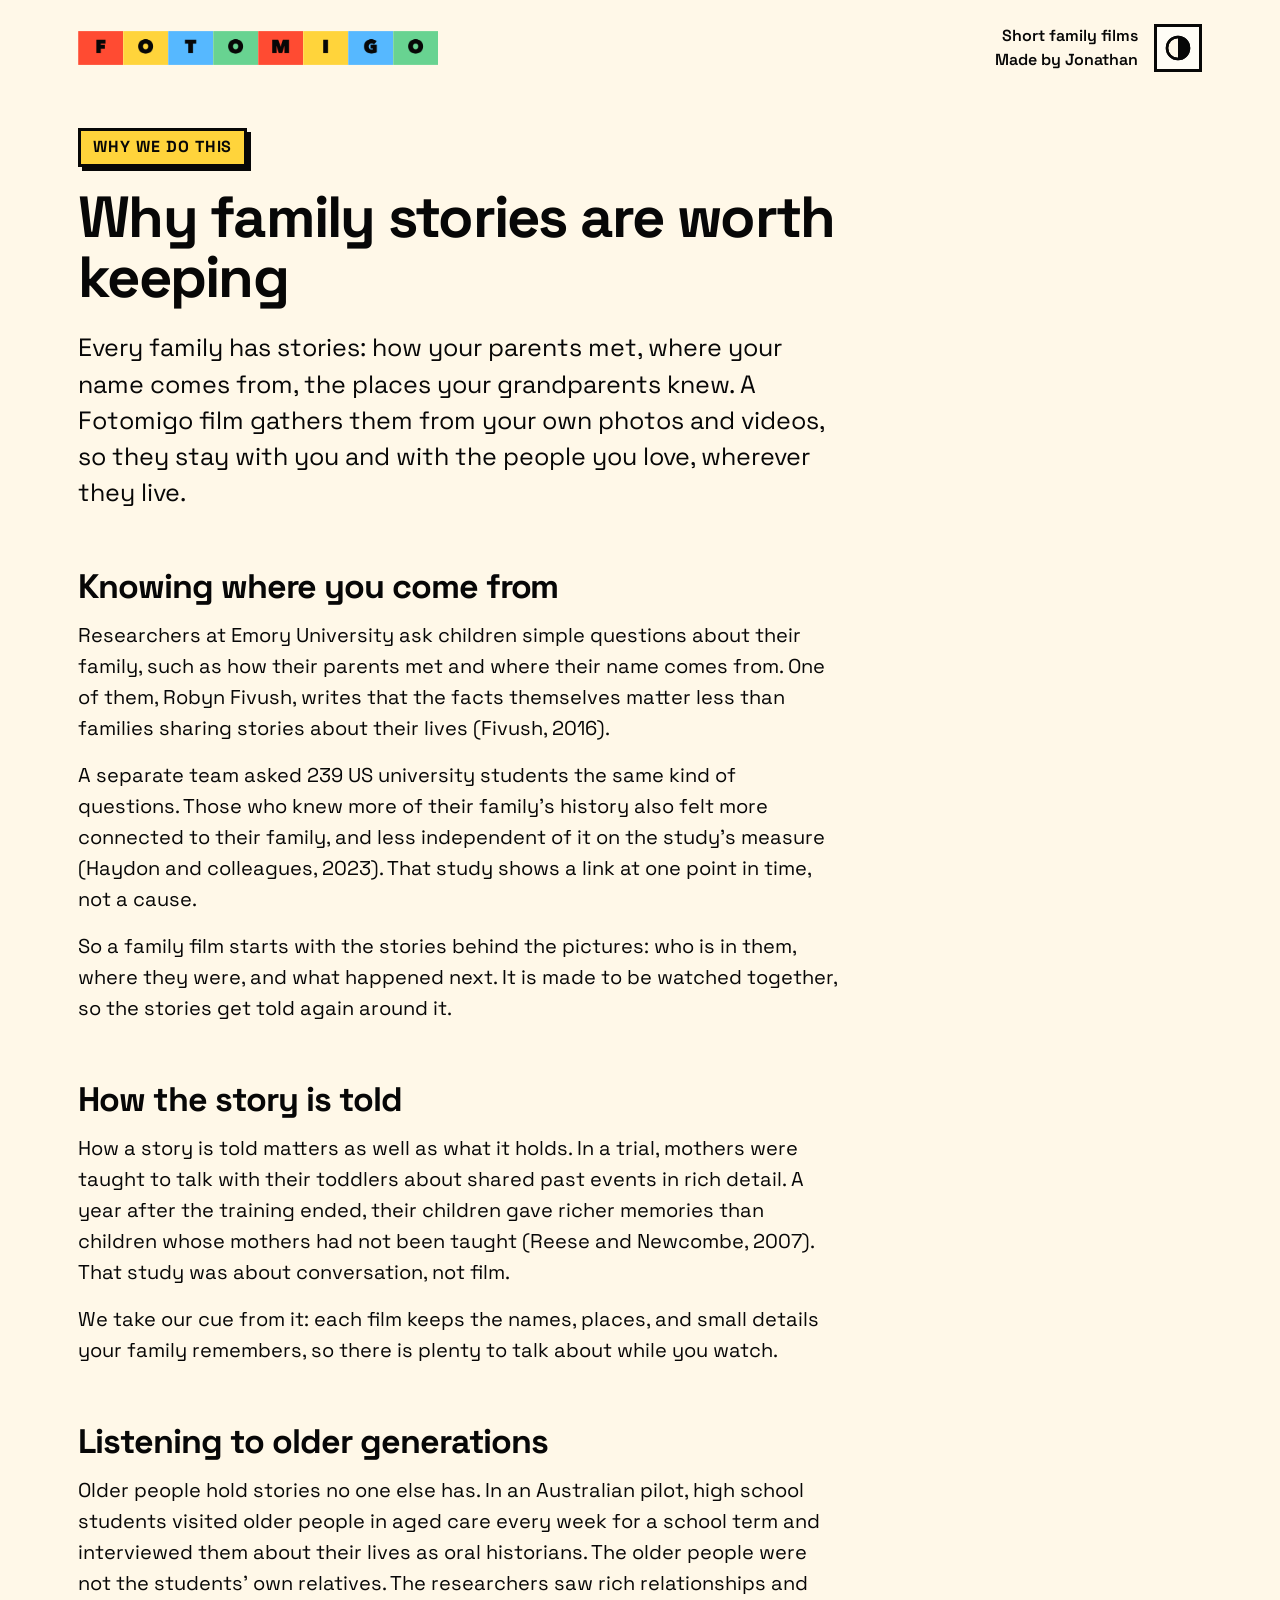
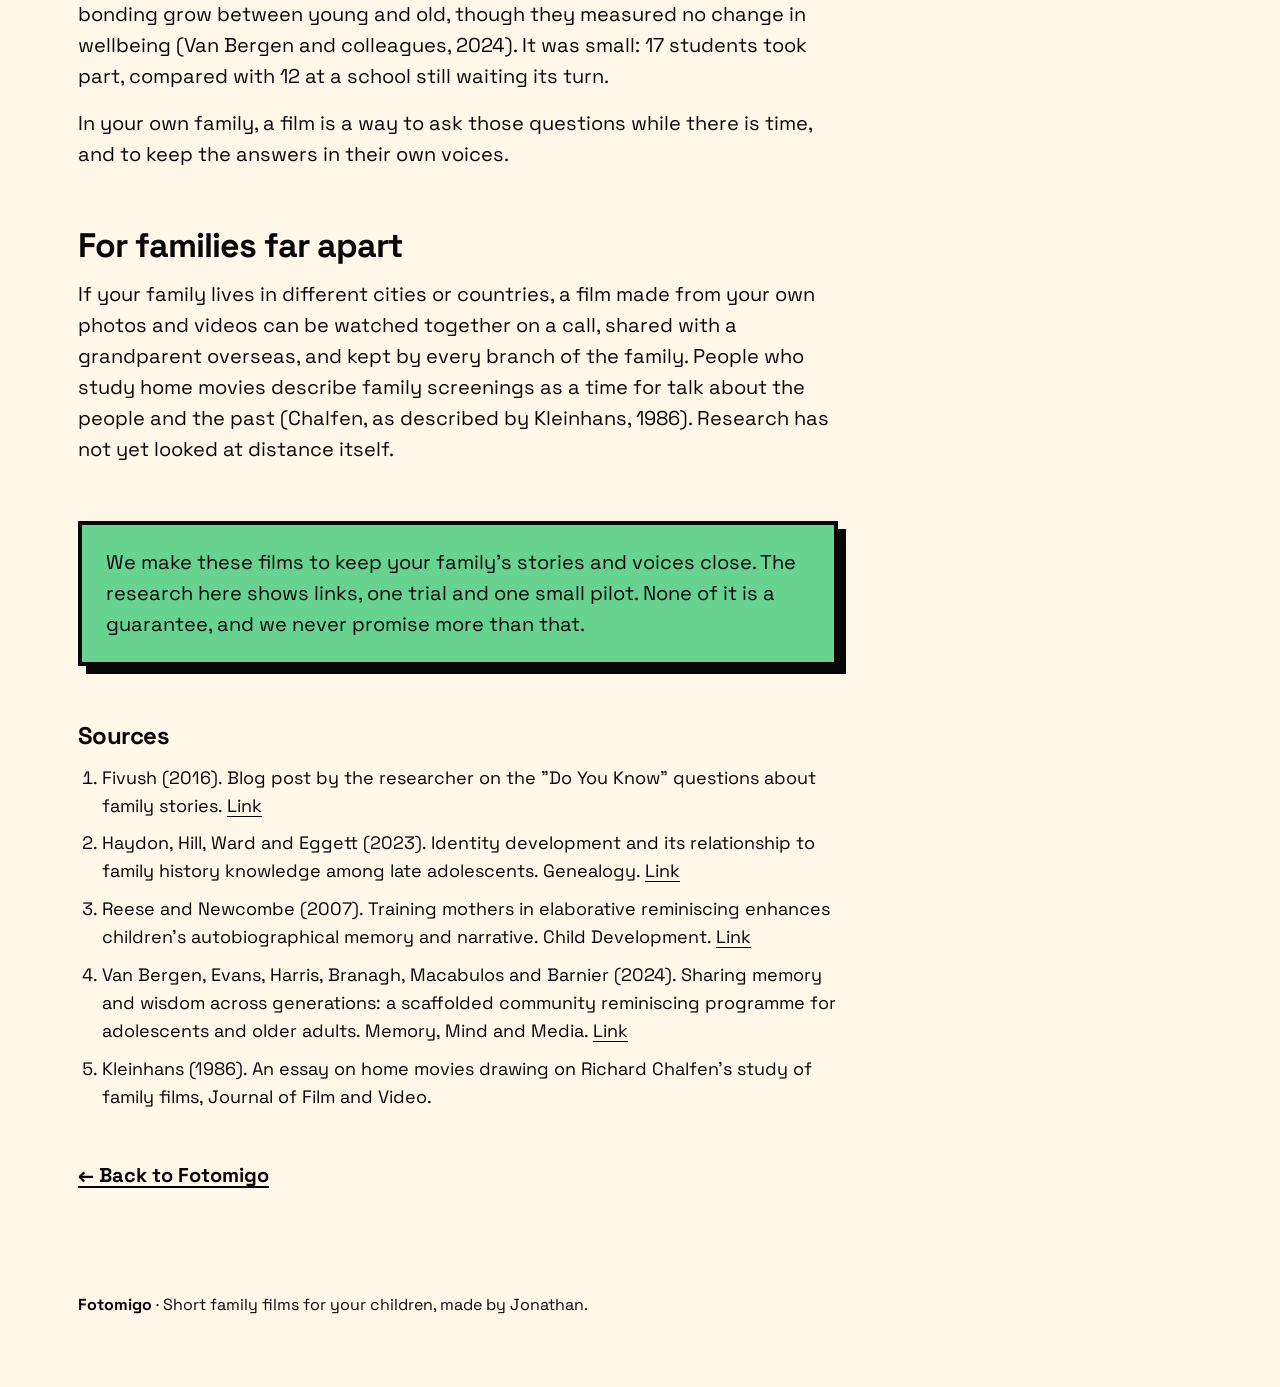
==== family-stories/index.html @ 0b967041 "Publish the current Fotomigo website (FM-GUZZLE-SITE-ONE-23) Replaces the temporary holding page wit" ====
<!doctype html>
<html lang="en-AU">
<head>
<meta charset="utf-8">
<meta name="viewport" content="width=device-width, initial-scale=1">
<title>Why family stories are worth keeping · Fotomigo</title>
<meta name="description" content="Why Fotomigo makes family story films: knowing where you come from, how a story is told, and keeping older relatives close.">
<script>
// Theme: the system setting by default; the toggle (top right) can pin light or dark for this browser (same key as the home page).
try { var t = localStorage.getItem('fotomigo-theme'); if (t === 'light' || t === 'dark') document.documentElement.setAttribute('data-theme', t); } catch (e) {}
</script>
<style>
/* FM-GUZZLE-SITE-7-23: the home page's styling (memo 071433: "let's make sure this worth keeping website uses the same
   styling as the main site"): its colour tokens, dark mode and theme toggle, Space Grotesk, logo header and boxed labels.
   The article text and sources are unchanged from FM-FAMILY-ARTICLE-22. */
@font-face{font-family:Space;src:url("fonts/SpaceGrotesk-VF-wght.ttf") format("truetype");font-weight:300 700;font-display:swap}
:root{color-scheme:light;--paper:#FFF8E8;--ink:#070707;--card:#fffdf6;--muted:#4a4540;--line:#070707;
  --red:#FF4B32;--yellow:#FFD43B;--blue:#56B8FF;--green:#68d391}
@media (prefers-color-scheme:dark){:root:not([data-theme=light]){color-scheme:dark;--paper:#212121;--ink:#FFF8E8;--card:#2a2a2a;--muted:#cfc9bf;--line:#FFF8E8}}
:root[data-theme=dark]{color-scheme:dark;--paper:#212121;--ink:#FFF8E8;--card:#2a2a2a;--muted:#cfc9bf;--line:#FFF8E8}
*{box-sizing:border-box;border-radius:0}
html{-webkit-text-size-adjust:100%}
body{margin:0;background:var(--paper);color:var(--ink);font:20px/1.55 Space,"Helvetica Neue",Arial,sans-serif;overflow-x:hidden}
.wrap{max-width:1180px;margin:0 auto;padding:24px 28px}
a{color:inherit;text-underline-offset:4px}
a:focus-visible,button:focus-visible{outline:4px solid #126abd;outline-offset:4px}
header.top{display:flex;justify-content:space-between;align-items:center;gap:16px;flex-wrap:wrap}
header.top > a{display:block;flex:0 1 360px;min-width:0}
.mark{display:block;width:100%;height:auto}
.top-right{display:flex;align-items:center;gap:16px}
.small{font-size:16px;line-height:1.5}
header .small{text-align:right;font-weight:600}
.theme{flex:none;width:48px;height:48px;padding:0;display:grid;place-items:center;border:3px solid var(--line);background:var(--card);color:var(--ink);cursor:pointer}
.theme svg{display:block;width:26px;height:26px}
.theme .i{display:none}
.theme[data-mode=system] .i-system,.theme[data-mode=light] .i-light,.theme[data-mode=dark] .i-dark{display:block}
article{max-width:760px;margin:56px 0 0}
.kicker{display:inline-block;font-size:16px;font-weight:700;letter-spacing:.06em;text-transform:uppercase;background:var(--yellow);color:#070707;border:3px solid var(--line);padding:4px 12px;box-shadow:4px 4px 0 var(--line);margin:0 0 20px}
h1,h2{font-weight:700;letter-spacing:-.03em;overflow-wrap:break-word}
h1{font-size:clamp(36px,5vw,58px);line-height:1.04;margin:0 0 22px}
h2{font-size:clamp(26px,3vw,34px);line-height:1.15;margin:56px 0 14px}
p{margin:0 0 16px}
.lead{font-size:clamp(21px,2.1vw,25px);line-height:1.45}
blockquote{margin:20px 0;padding:12px 18px;border-left:8px solid var(--blue);background:var(--card)}
blockquote p{margin:0}
.promise{margin:56px 0 0;padding:22px 24px;border:4px solid var(--line);background:var(--green);color:#070707;box-shadow:8px 8px 0 var(--line)}
.promise p{margin:0}
.sources{margin-top:56px;font-size:18px}
.sources h2{font-size:24px}
.sources ol{padding-left:24px;margin:0}
.sources li{margin:0 0 10px}
.back{display:inline-block;margin-top:40px;font-weight:700}
footer{margin-top:80px;padding:22px 0 30px}
@media (max-width:600px){.wrap{padding:16px 16px}header.top > a{flex-basis:300px}article{margin-top:40px}h2{margin-top:44px}}
</style>
</head>
<body>
<div class="wrap">
<header class="top">
  <a href="../index.html" aria-label="Fotomigo home"><img class="mark" src="fotomigo-mark-1920.png" alt="Fotomigo" width="1920" height="181"></a>
  <div class="top-right">
    <span class="small">Short family films<br>Made by Jonathan</span>
    <button class="theme" type="button" data-mode="system" aria-label="Colours: follow this device. Press for light.">
      <svg class="i i-system" viewBox="0 0 26 26" aria-hidden="true"><circle cx="13" cy="13" r="11" fill="#FFF8E8" stroke="currentColor" stroke-width="2.5"/><path d="M13 2a11 11 0 0 1 0 22z" fill="#070707"/><circle cx="13" cy="13" r="11" fill="none" stroke="currentColor" stroke-width="2.5"/></svg>
      <svg class="i i-light" viewBox="0 0 26 26" aria-hidden="true"><circle cx="13" cy="13" r="11" fill="#FFF8E8" stroke="currentColor" stroke-width="2.5"/></svg>
      <svg class="i i-dark" viewBox="0 0 26 26" aria-hidden="true"><circle cx="13" cy="13" r="11" fill="#070707" stroke="currentColor" stroke-width="2.5"/></svg>
    </button>
  </div>
</header>
<main>
<article>
<p class="kicker">Why we do this</p>
<h1>Why family stories are worth keeping</h1>
<p class="lead">Every family has stories: how your parents met, where your name comes from, the places your grandparents knew. A Fotomigo film gathers them from your own photos and videos, so they stay with you and with the people you love, wherever they live.</p>

<h2>Knowing where you come from</h2>
<p>Researchers at Emory University ask children simple questions about their family, such as how their parents met and where their name comes from. One of them, Robyn Fivush, writes that the facts themselves matter less than families sharing stories about their lives (Fivush, 2016).</p>
<p>A separate team asked 239 US university students the same kind of questions. Those who knew more of their family's history also felt more connected to their family, and less independent of it on the study's measure (Haydon and colleagues, 2023). That study shows a link at one point in time, not a cause.</p>
<p>So a family film starts with the stories behind the pictures: who is in them, where they were, and what happened next. It is made to be watched together, so the stories get told again around it.</p>

<h2>How the story is told</h2>
<p>How a story is told matters as well as what it holds. In a trial, mothers were taught to talk with their toddlers about shared past events in rich detail. A year after the training ended, their children gave richer memories than children whose mothers had not been taught (Reese and Newcombe, 2007). That study was about conversation, not film.</p>
<p>We take our cue from it: each film keeps the names, places, and small details your family remembers, so there is plenty to talk about while you watch.</p>

<h2>Listening to older generations</h2>
<p>Older people hold stories no one else has. In an Australian pilot, high school students visited older people in aged care every week for a school term and interviewed them about their lives as oral historians. The older people were not the students' own relatives. The researchers saw rich relationships and bonding grow between young and old, though they measured no change in wellbeing (Van Bergen and colleagues, 2024). It was small: 17 students took part, compared with 12 at a school still waiting its turn.</p>
<p>In your own family, a film is a way to ask those questions while there is time, and to keep the answers in their own voices.</p>

<h2>For families far apart</h2>
<p>If your family lives in different cities or countries, a film made from your own photos and videos can be watched together on a call, shared with a grandparent overseas, and kept by every branch of the family. People who study home movies describe family screenings as a time for talk about the people and the past (Chalfen, as described by Kleinhans, 1986). Research has not yet looked at distance itself.</p>

<div class="promise"><p>We make these films to keep your family's stories and voices close. The research here shows links, one trial and one small pilot. None of it is a guarantee, and we never promise more than that.</p></div>

<section class="sources">
<h2>Sources</h2>
<ol>
<li>Fivush (2016). Blog post by the researcher on the "Do You Know" questions about family stories. <a href="https://www.psychologytoday.com/blog/the-stories-our-lives/201611/the-do-you-know-20-questions-about-family-stories">Link</a></li>
<li>Haydon, Hill, Ward and Eggett (2023). Identity development and its relationship to family history knowledge among late adolescents. Genealogy. <a href="https://doi.org/10.3390/genealogy7010013">Link</a></li>
<li>Reese and Newcombe (2007). Training mothers in elaborative reminiscing enhances children's autobiographical memory and narrative. Child Development. <a href="https://doi.org/10.1111/j.1467-8624.2007.01058.x">Link</a></li>
<li>Van Bergen, Evans, Harris, Branagh, Macabulos and Barnier (2024). Sharing memory and wisdom across generations: a scaffolded community reminiscing programme for adolescents and older adults. Memory, Mind and Media. <a href="https://doi.org/10.1017/mem.2024.19">Link</a></li>
<li>Kleinhans (1986). An essay on home movies drawing on Richard Chalfen's study of family films, Journal of Film and Video.</li>
</ol>
</section>
<a class="back" href="../index.html">← Back to Fotomigo</a>
</article>
</main>
<footer class="small"><p><b>Fotomigo</b> · Short family films for your children, made by Jonathan.</p></footer>
</div>
<script>
// Theme toggle, as on the home page: system → light → dark → system, kept in this browser only.
(function(){
  var b = document.querySelector('.theme'), root = document.documentElement;
  var next = { system: 'light', light: 'dark', dark: 'system' };
  var said = { system: 'Colours: follow this device. Press for light.', light: 'Colours: light. Press for dark.', dark: 'Colours: dark. Press to follow this device.' };
  function show(m){ b.setAttribute('data-mode', m); b.setAttribute('aria-label', said[m]); if (m === 'system') root.removeAttribute('data-theme'); else root.setAttribute('data-theme', m); }
  show(root.getAttribute('data-theme') || 'system');
  b.addEventListener('click', function(){ var m = next[b.getAttribute('data-mode')]; show(m); try { if (m === 'system') localStorage.removeItem('fotomigo-theme'); else localStorage.setItem('fotomigo-theme', m); } catch (e) {} });
})();
</script>
</body>
</html>
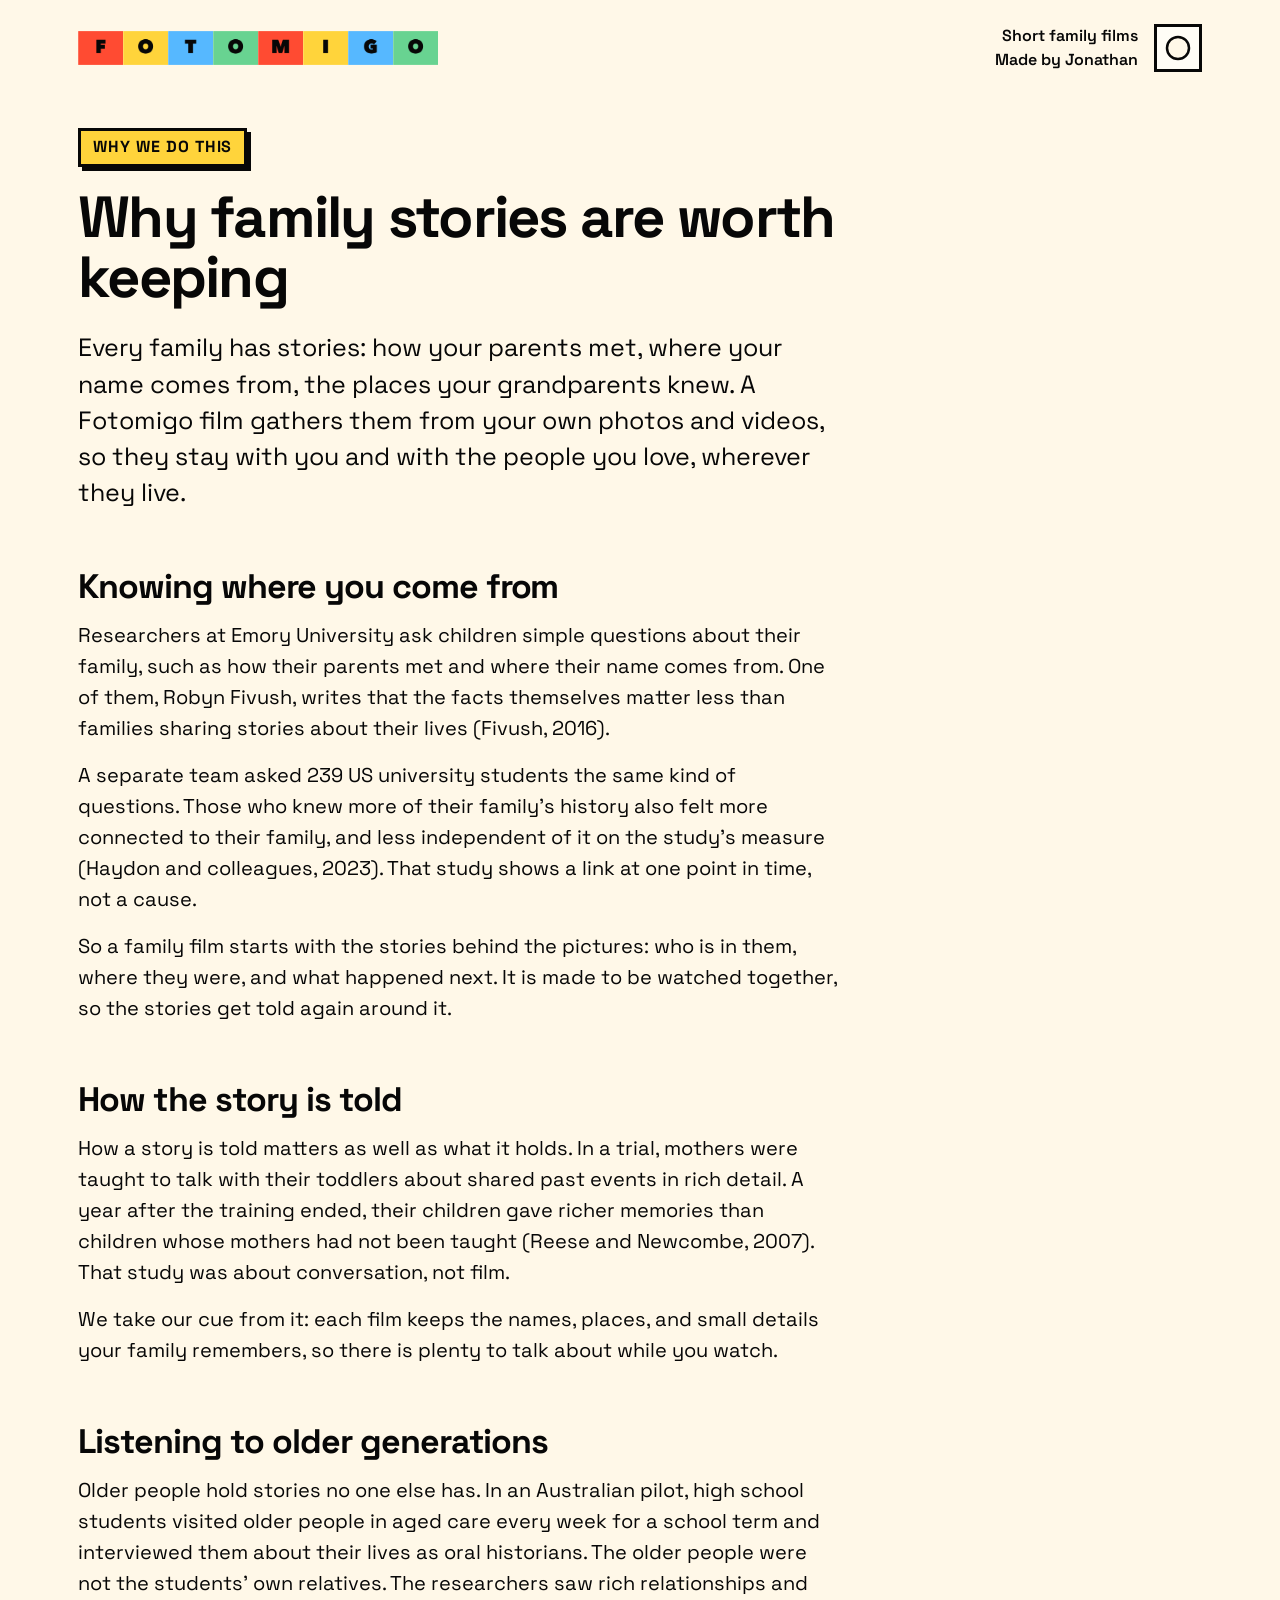
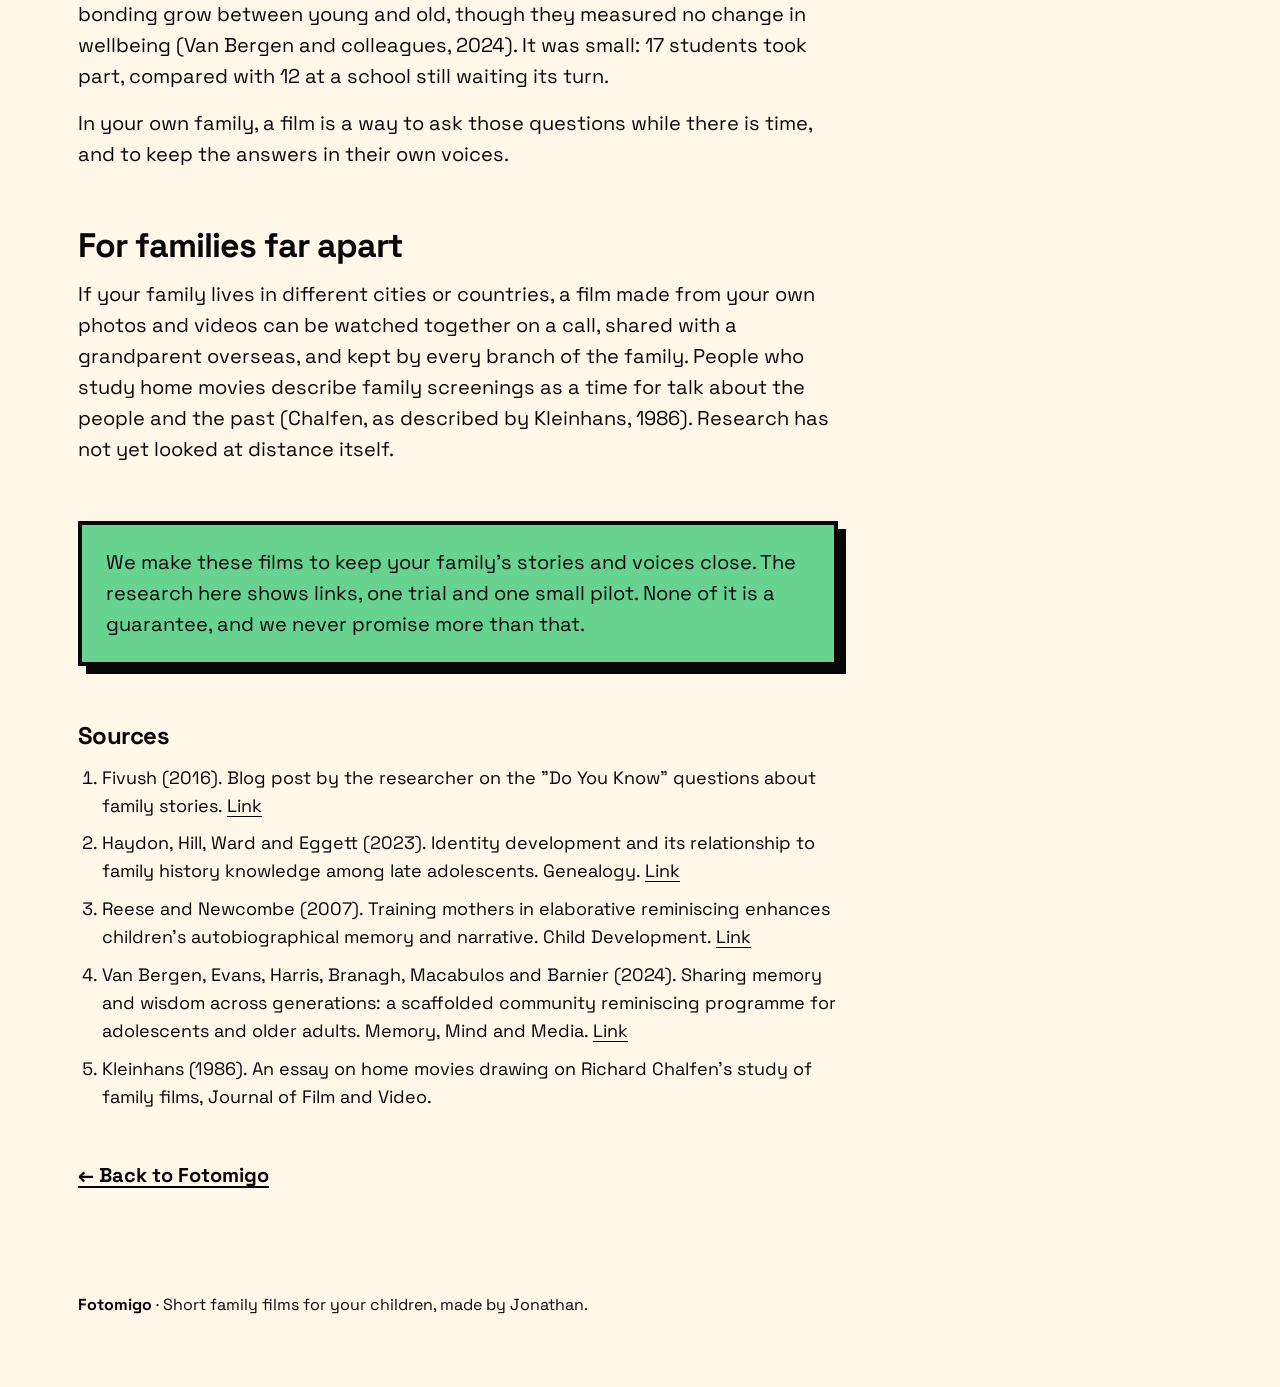
==== commit 10300674: "Add education vision and consistent light/dark theme across pages" ====
--- a/family-stories/index.html
+++ b/family-stories/index.html
@@ -5,10 +5,7 @@
 <meta name="viewport" content="width=device-width, initial-scale=1">
 <title>Why family stories are worth keeping · Fotomigo</title>
 <meta name="description" content="Why Fotomigo makes family story films: knowing where you come from, how a story is told, and keeping older relatives close.">
-<script>
-// Theme: the system setting by default; the toggle (top right) can pin light or dark for this browser (same key as the home page).
-try { var t = localStorage.getItem('fotomigo-theme'); if (t === 'light' || t === 'dark') document.documentElement.setAttribute('data-theme', t); } catch (e) {}
-</script>
+<script src="../theme.js"></script>
 <style>
 /* FM-GUZZLE-SITE-7-23: the home page's styling (memo 071433: "let's make sure this worth keeping website uses the same
    styling as the main site"): its colour tokens, dark mode and theme toggle, Space Grotesk, logo header and boxed labels.
@@ -107,15 +104,7 @@
 <footer class="small"><p><b>Fotomigo</b> · Short family films for your children, made by Jonathan.</p></footer>
 </div>
 <script>
-// Theme toggle, as on the home page: system → light → dark → system, kept in this browser only.
-(function(){
-  var b = document.querySelector('.theme'), root = document.documentElement;
-  var next = { system: 'light', light: 'dark', dark: 'system' };
-  var said = { system: 'Colours: follow this device. Press for light.', light: 'Colours: light. Press for dark.', dark: 'Colours: dark. Press to follow this device.' };
-  function show(m){ b.setAttribute('data-mode', m); b.setAttribute('aria-label', said[m]); if (m === 'system') root.removeAttribute('data-theme'); else root.setAttribute('data-theme', m); }
-  show(root.getAttribute('data-theme') || 'system');
-  b.addEventListener('click', function(){ var m = next[b.getAttribute('data-mode')]; show(m); try { if (m === 'system') localStorage.removeItem('fotomigo-theme'); else localStorage.setItem('fotomigo-theme', m); } catch (e) {} });
-})();
+// Theme behaviour is shared in theme.js.
 </script>
 </body>
 </html>
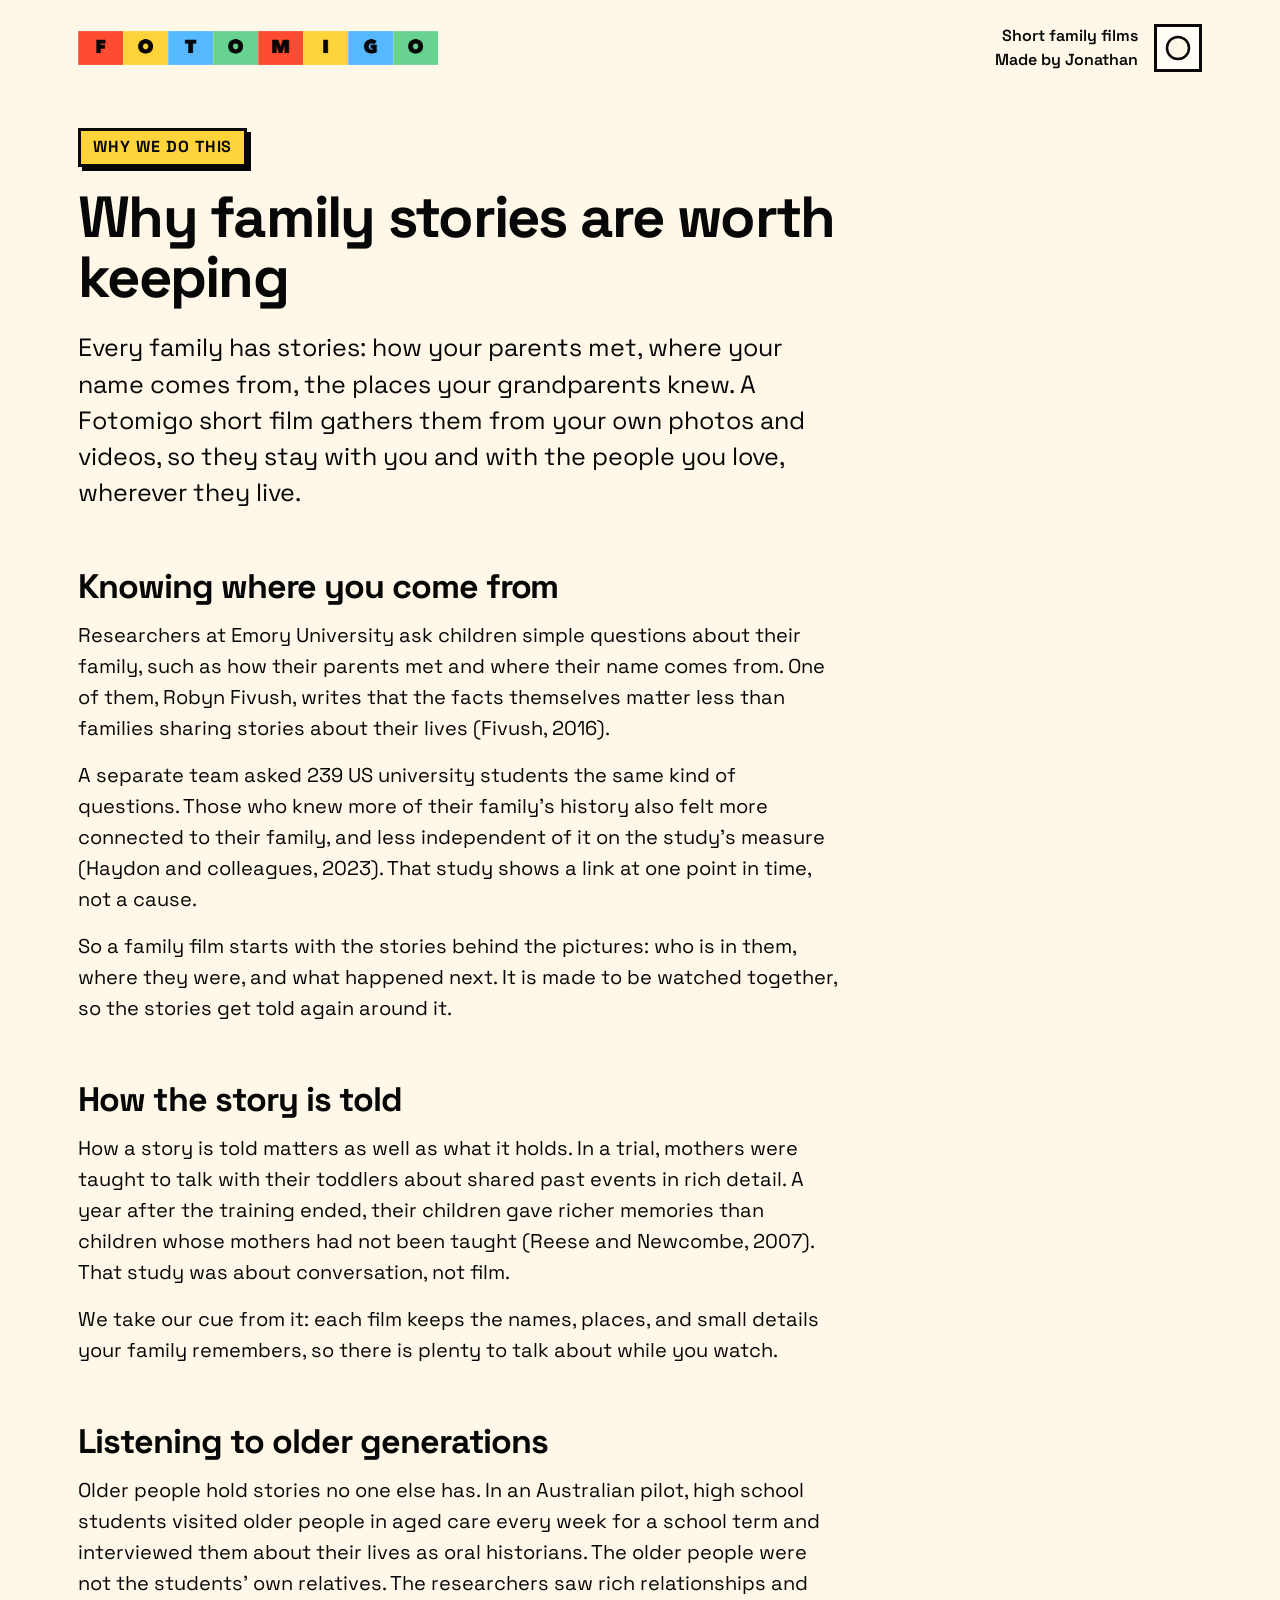
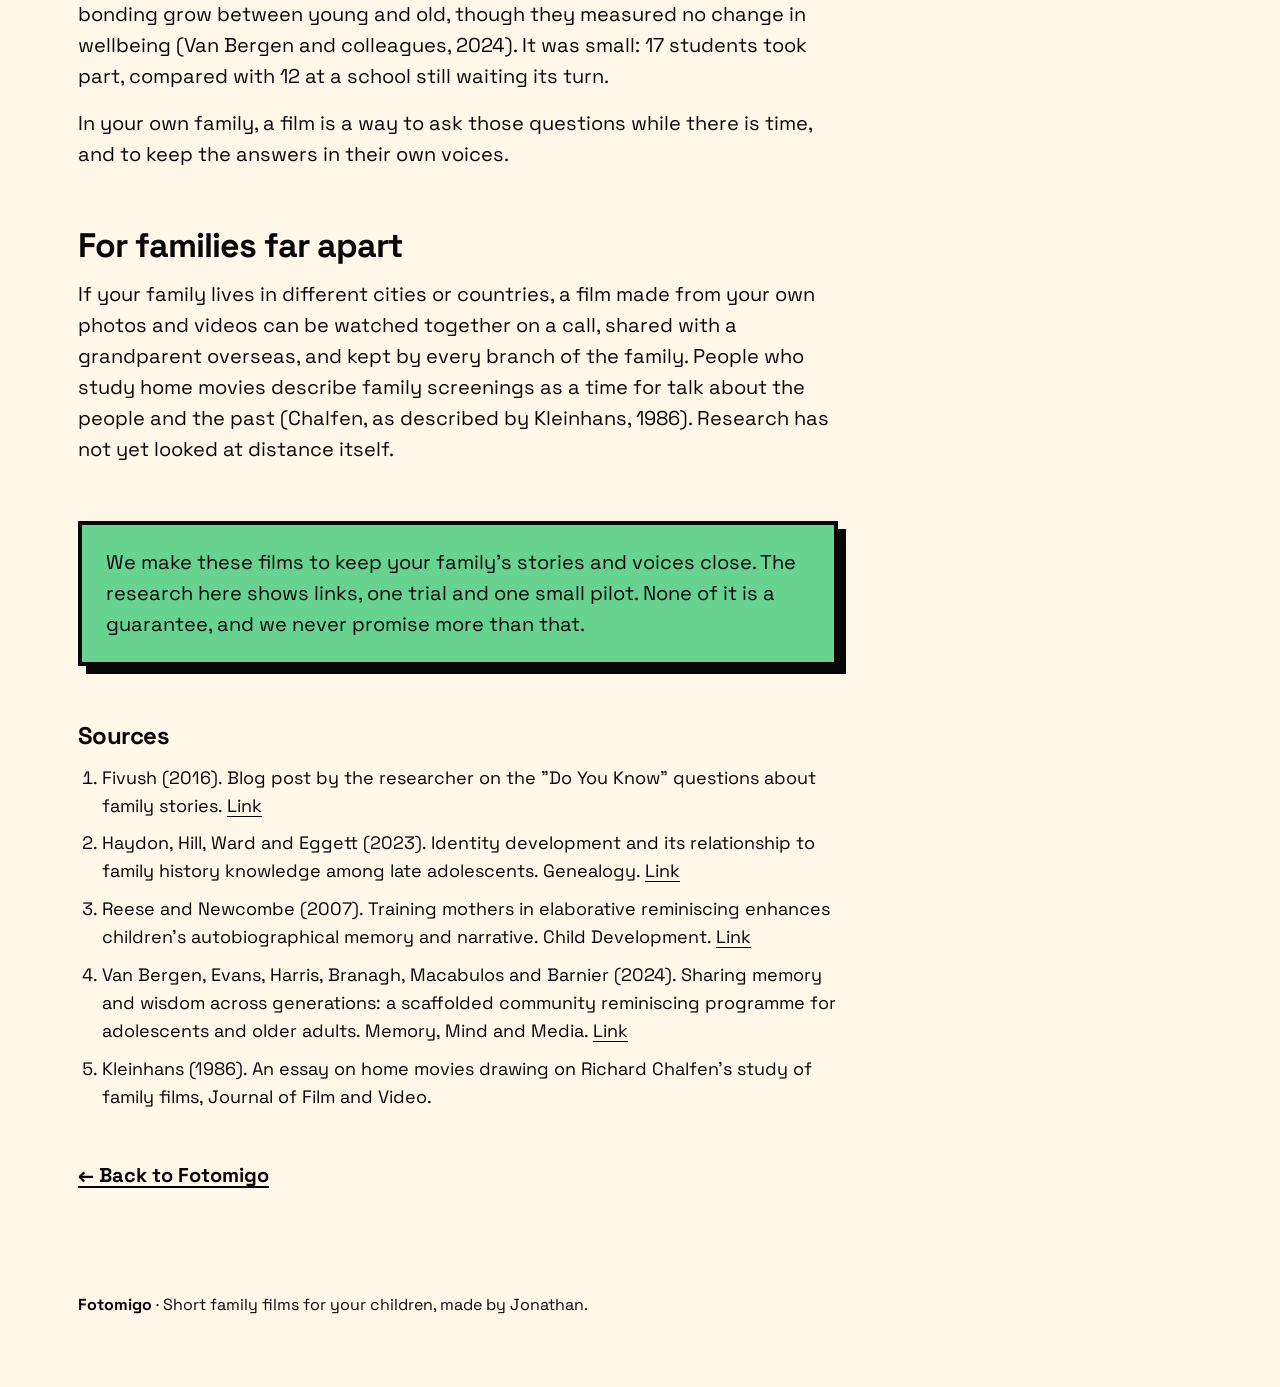
==== commit 45a518e8: "Position everything as short films, from the final Guzzle pitch Co-Authored-By: Claude Opus 5.5 <nor" ====
--- a/family-stories/index.html
+++ b/family-stories/index.html
@@ -68,7 +68,7 @@
 <article>
 <p class="kicker">Why we do this</p>
 <h1>Why family stories are worth keeping</h1>
-<p class="lead">Every family has stories: how your parents met, where your name comes from, the places your grandparents knew. A Fotomigo film gathers them from your own photos and videos, so they stay with you and with the people you love, wherever they live.</p>
+<p class="lead">Every family has stories: how your parents met, where your name comes from, the places your grandparents knew. A Fotomigo short film gathers them from your own photos and videos, so they stay with you and with the people you love, wherever they live.</p>
 
 <h2>Knowing where you come from</h2>
 <p>Researchers at Emory University ask children simple questions about their family, such as how their parents met and where their name comes from. One of them, Robyn Fivush, writes that the facts themselves matter less than families sharing stories about their lives (Fivush, 2016).</p>
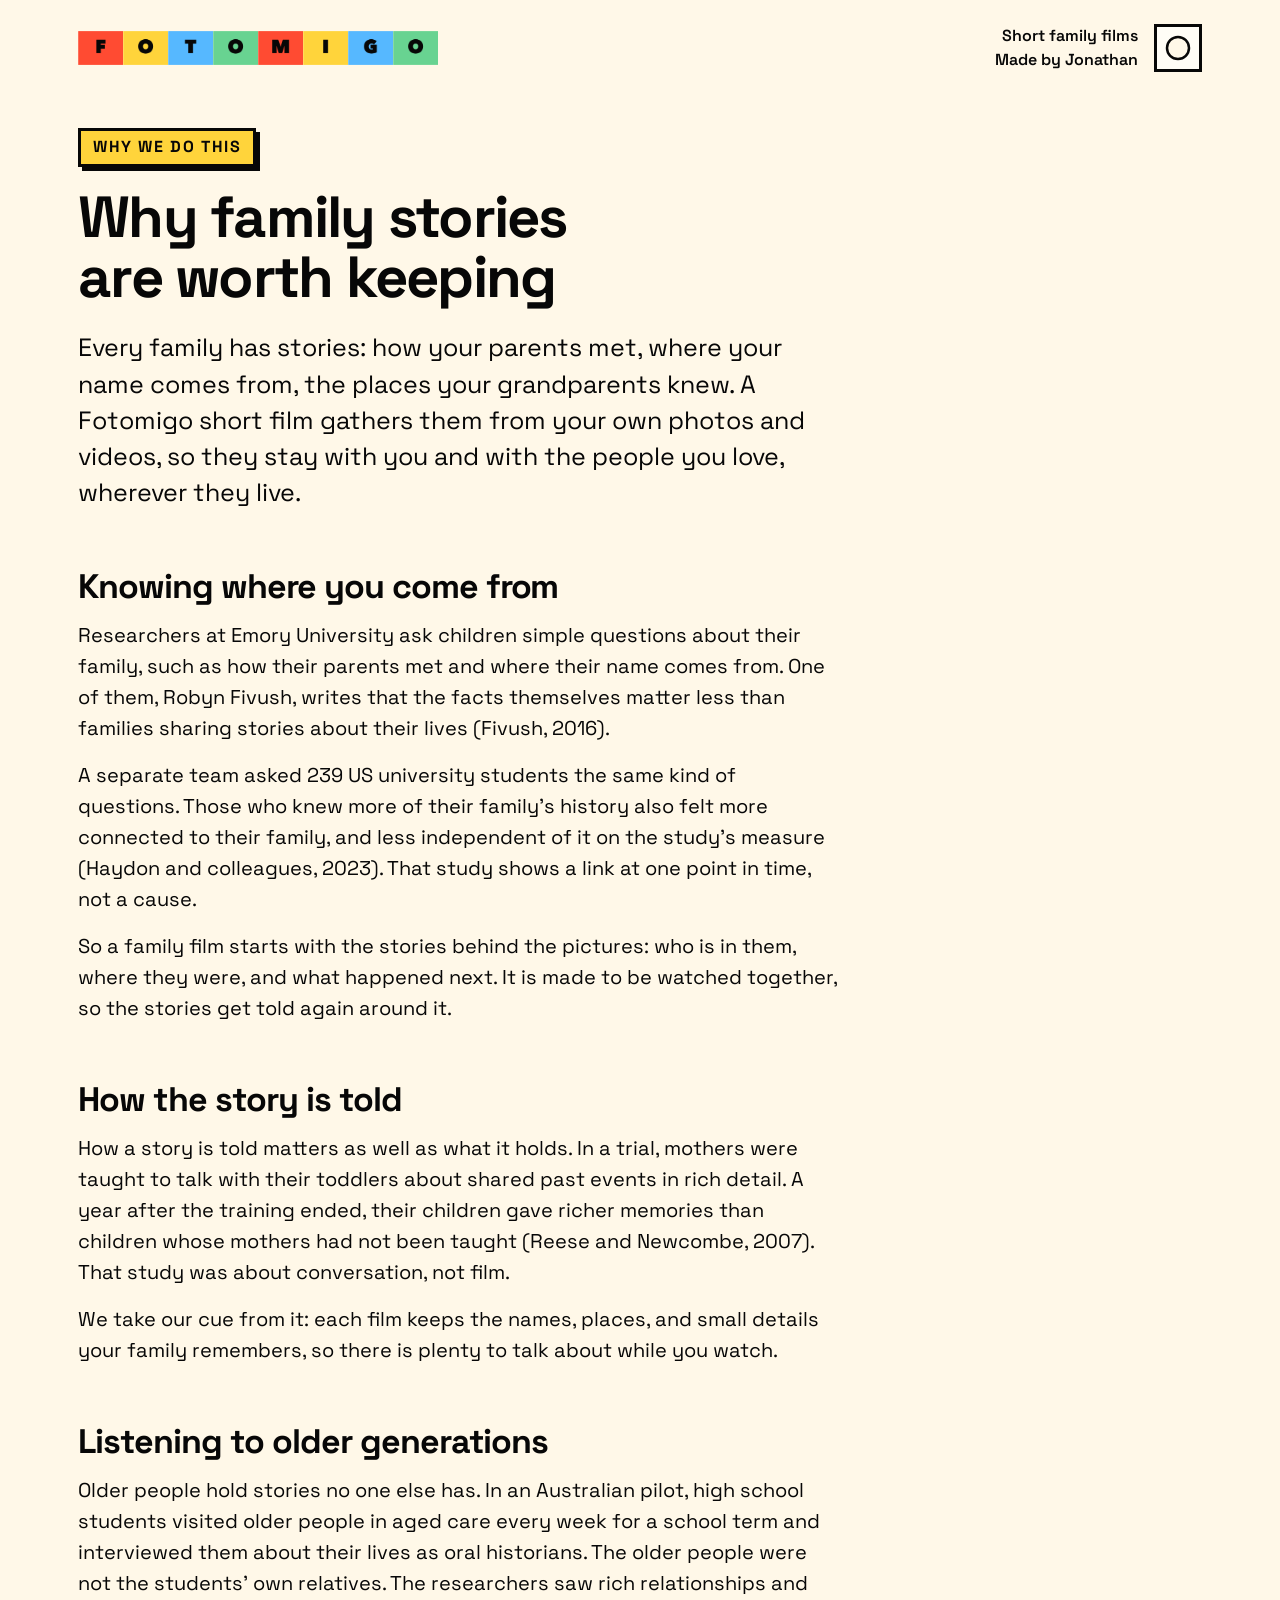
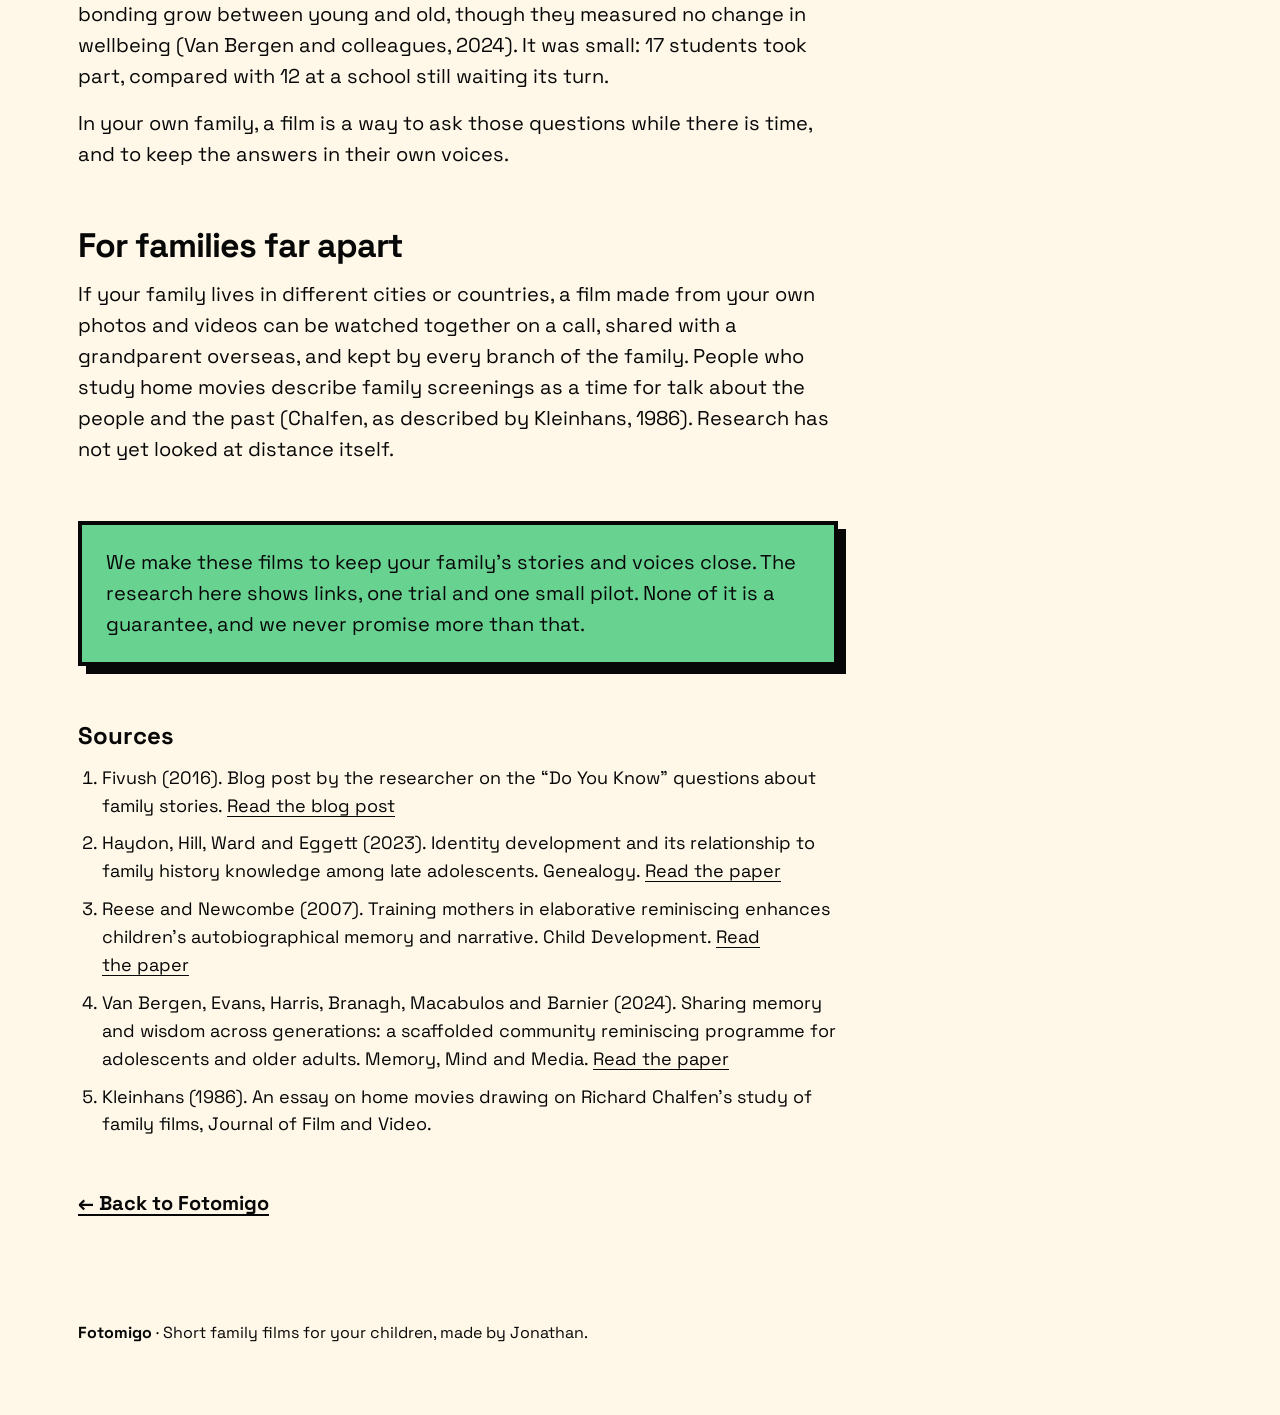
==== commit c321a21b: "Apply type fixes from the Lupton review Headings break evenly and paragraphs avoid one-word last lin" ====
--- a/family-stories/index.html
+++ b/family-stories/index.html
@@ -49,6 +49,12 @@
 .back{display:inline-block;margin-top:40px;font-weight:700}
 footer{margin-top:80px;padding:22px 0 30px}
 @media (max-width:600px){.wrap{padding:16px 16px}header.top > a{flex-basis:300px}article{margin-top:40px}h2{margin-top:44px}}
+
+/* FM-SITE-TYPE-FIX-24 (draft, not live): same fixes as the home page where they apply */
+h1,h2{text-wrap:balance}
+p,li{text-wrap:pretty}
+.kicker{letter-spacing:.1em}
+.sources h2{letter-spacing:0}
 </style>
 </head>
 <body>
@@ -72,7 +78,7 @@
 
 <h2>Knowing where you come from</h2>
 <p>Researchers at Emory University ask children simple questions about their family, such as how their parents met and where their name comes from. One of them, Robyn Fivush, writes that the facts themselves matter less than families sharing stories about their lives (Fivush, 2016).</p>
-<p>A separate team asked 239 US university students the same kind of questions. Those who knew more of their family's history also felt more connected to their family, and less independent of it on the study's measure (Haydon and colleagues, 2023). That study shows a link at one point in time, not a cause.</p>
+<p>A separate team asked 239 US university students the same kind of questions. Those who knew more of their family’s history also felt more connected to their family, and less independent of it on the study’s measure (Haydon and colleagues, 2023). That study shows a link at one point in time, not a cause.</p>
 <p>So a family film starts with the stories behind the pictures: who is in them, where they were, and what happened next. It is made to be watched together, so the stories get told again around it.</p>
 
 <h2>How the story is told</h2>
@@ -80,22 +86,22 @@
 <p>We take our cue from it: each film keeps the names, places, and small details your family remembers, so there is plenty to talk about while you watch.</p>
 
 <h2>Listening to older generations</h2>
-<p>Older people hold stories no one else has. In an Australian pilot, high school students visited older people in aged care every week for a school term and interviewed them about their lives as oral historians. The older people were not the students' own relatives. The researchers saw rich relationships and bonding grow between young and old, though they measured no change in wellbeing (Van Bergen and colleagues, 2024). It was small: 17 students took part, compared with 12 at a school still waiting its turn.</p>
+<p>Older people hold stories no one else has. In an Australian pilot, high school students visited older people in aged care every week for a school term and interviewed them about their lives as oral historians. The older people were not the students’ own relatives. The researchers saw rich relationships and bonding grow between young and old, though they measured no change in wellbeing (Van Bergen and colleagues, 2024). It was small: 17 students took part, compared with 12 at a school still waiting its turn.</p>
 <p>In your own family, a film is a way to ask those questions while there is time, and to keep the answers in their own voices.</p>
 
 <h2>For families far apart</h2>
 <p>If your family lives in different cities or countries, a film made from your own photos and videos can be watched together on a call, shared with a grandparent overseas, and kept by every branch of the family. People who study home movies describe family screenings as a time for talk about the people and the past (Chalfen, as described by Kleinhans, 1986). Research has not yet looked at distance itself.</p>
 
-<div class="promise"><p>We make these films to keep your family's stories and voices close. The research here shows links, one trial and one small pilot. None of it is a guarantee, and we never promise more than that.</p></div>
+<div class="promise"><p>We make these films to keep your family’s stories and voices close. The research here shows links, one trial and one small pilot. None of it is a guarantee, and we never promise more than that.</p></div>
 
 <section class="sources">
 <h2>Sources</h2>
 <ol>
-<li>Fivush (2016). Blog post by the researcher on the "Do You Know" questions about family stories. <a href="https://www.psychologytoday.com/blog/the-stories-our-lives/201611/the-do-you-know-20-questions-about-family-stories">Link</a></li>
-<li>Haydon, Hill, Ward and Eggett (2023). Identity development and its relationship to family history knowledge among late adolescents. Genealogy. <a href="https://doi.org/10.3390/genealogy7010013">Link</a></li>
-<li>Reese and Newcombe (2007). Training mothers in elaborative reminiscing enhances children's autobiographical memory and narrative. Child Development. <a href="https://doi.org/10.1111/j.1467-8624.2007.01058.x">Link</a></li>
-<li>Van Bergen, Evans, Harris, Branagh, Macabulos and Barnier (2024). Sharing memory and wisdom across generations: a scaffolded community reminiscing programme for adolescents and older adults. Memory, Mind and Media. <a href="https://doi.org/10.1017/mem.2024.19">Link</a></li>
-<li>Kleinhans (1986). An essay on home movies drawing on Richard Chalfen's study of family films, Journal of Film and Video.</li>
+<li>Fivush (2016). Blog post by the researcher on the “Do You Know” questions about family stories. <a href="https://www.psychologytoday.com/blog/the-stories-our-lives/201611/the-do-you-know-20-questions-about-family-stories">Read the blog post</a></li>
+<li>Haydon, Hill, Ward and Eggett (2023). Identity development and its relationship to family history knowledge among late adolescents. Genealogy. <a href="https://doi.org/10.3390/genealogy7010013">Read the paper</a></li>
+<li>Reese and Newcombe (2007). Training mothers in elaborative reminiscing enhances children’s autobiographical memory and narrative. Child Development. <a href="https://doi.org/10.1111/j.1467-8624.2007.01058.x">Read the paper</a></li>
+<li>Van Bergen, Evans, Harris, Branagh, Macabulos and Barnier (2024). Sharing memory and wisdom across generations: a scaffolded community reminiscing programme for adolescents and older adults. Memory, Mind and Media. <a href="https://doi.org/10.1017/mem.2024.19">Read the paper</a></li>
+<li>Kleinhans (1986). An essay on home movies drawing on Richard Chalfen’s study of family films, Journal of Film and Video.</li>
 </ol>
 </section>
 <a class="back" href="../index.html">← Back to Fotomigo</a>
